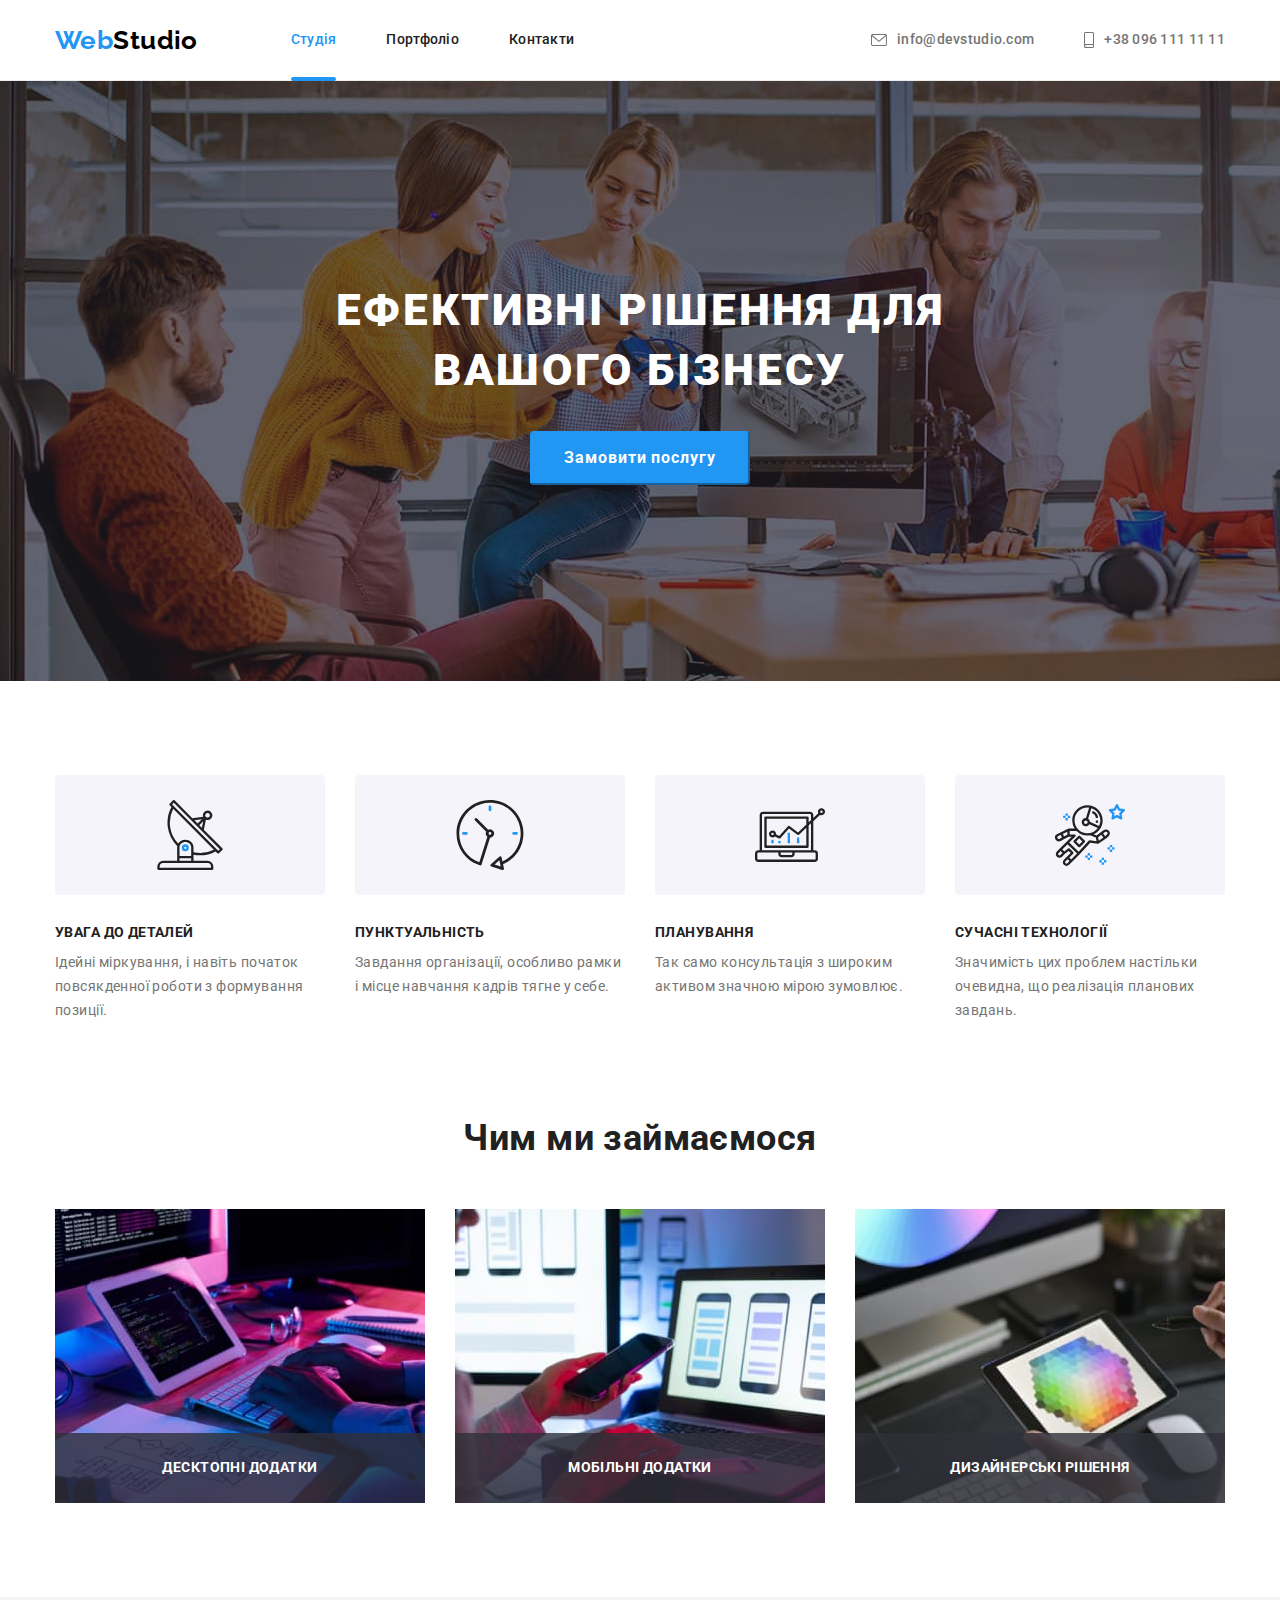
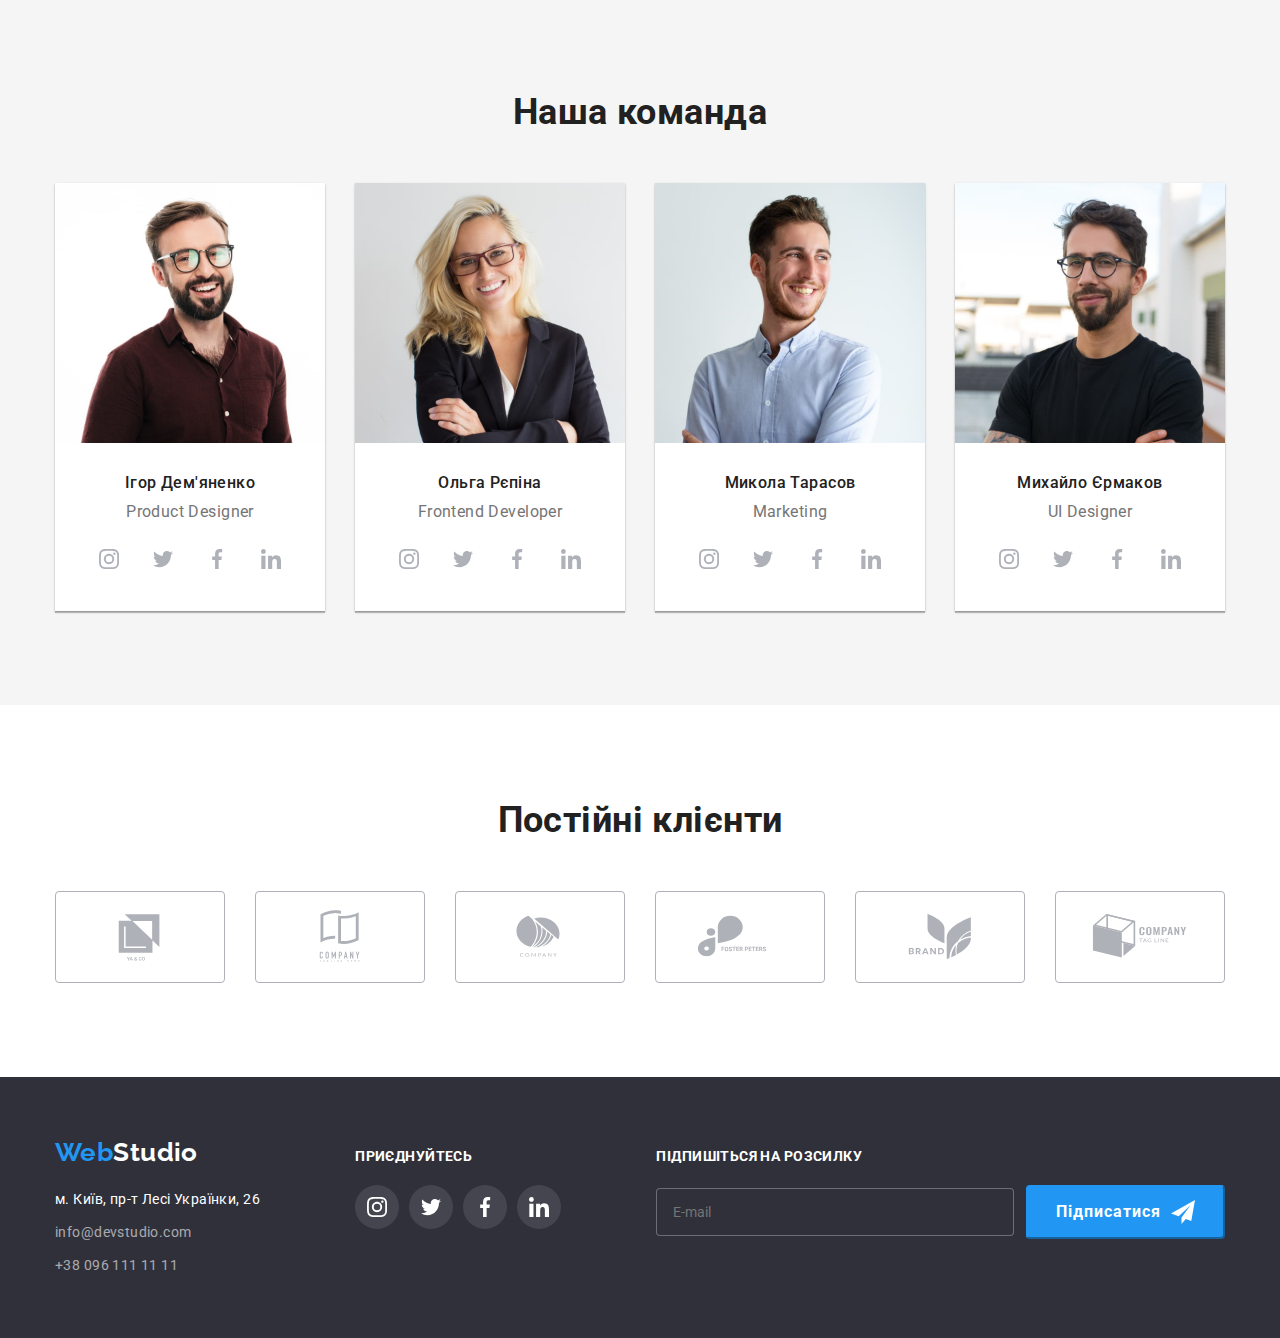
==== index.html @ 42de5035 "консультація" ====
<!DOCTYPE html>
<html lang="uk">
  <head>
    <meta charset="UTF-8" />
    <meta http-equiv="X-UA-Compatible" content="IE=edge" />
    <meta name="viewport" content="width=device-width, initial-scale=1.0" />
    <title>Lesson1</title>
    <link rel="preconnect" href="https://fonts.googleapis.com" />
    <link rel="preconnect" href="https://fonts.gstatic.com" crossorigin />
    <link
      href="https://fonts.googleapis.com/css2?family=Raleway:wght@700&family=Roboto:wght@400;500;700;900&display=swap"
      rel="stylesheet"
    />
    <link
      rel="stylesheet"
      href="https://cdnjs.cloudflare.com/ajax/libs/modern-normalize/1.1.0/modern-normalize.min.css"
    />
    <link rel="stylesheet" href="./css/styles.css" />
  </head>
  <body>
    <header class="header">
      <div class="container flex-header">
        <nav class="site-nav">
          <a class="logo" href="/"><span class="logo-wrap">Web</span>Studio</a>
          <ul class="nav">
            <div class="wrapper-link-current">
              <li>
                <a href="./index.html" class="nav-link current">Студія</a>
              </li>
            </div>
            <li>
              <a href="./portfolio.html" class="nav-link">Портфоліо</a>
            </li>
            <li>
              <a href="" class="nav-link">Контакти</a>
            </li>
          </ul>
        </nav>

        <ul class="contact">
          <li>
            <a href="mailto:info@devstudio.com" class="contact-link">
              <svg class="mail-icon" width="16" height="12">
                <use href="./images/icons.svg#icon-envelope"></use>
              </svg>
              info@devstudio.com
            </a>
          </li>
          <li>
            <a href="tel:+380961111111" class="contact-link">
              <svg class="mail-icon" width="10" height="16">
                <use href="./images/icons.svg#icon-smartphone"></use>
              </svg>
              +38 096 111 11 11</a
            >
          </li>
        </ul>
      </div>
    </header>
    <main>
      <section class="section hero">
        <div class="container">
          <h1 class="hero-title">Ефективні рішення для вашого бізнесу</h1>
          <button data-modal-open type="button" class="button">
            Замовити послугу
          </button>
        </div>
      </section>

      <section class="section features">
        <div class="container">
          <h2 class="visually-hidden">Наші переваги</h2>
          <ul class="flex-features">
            <li>
              <div class="features-img">
                <svg width="70" height="70">
                  <use href="./images/icons.svg#icon-antenna"></use>
                </svg>
              </div>
              <h3 class="features-title">Увага до деталей</h3>
              <p class="features-text">
                Ідейні міркування, і навіть початок повсякденної роботи з
                формування позиції.
              </p>
            </li>
            <li>
              <div class="features-img">
                <svg width="70" height="70">
                  <use href="./images/icons.svg#icon-clock"></use>
                </svg>
              </div>
              <h3 class="features-title">Пунктуальність</h3>
              <p class="features-text">
                Завдання організації, особливо рамки і місце навчання кадрів
                тягне у себе.
              </p>
            </li>
            <li>
              <div class="features-img">
                <svg width="70" height="70">
                  <use href="./images/icons.svg#icon-diagram"></use>
                </svg>
              </div>
              <h3 class="features-title">Планування</h3>
              <p class="features-text">
                Так само консультація з широким активом значною мірою зумовлює.
              </p>
            </li>
            <li>
              <div class="features-img">
                <svg width="70" height="70">
                  <use href="./images/icons.svg#icon-astronaut"></use>
                </svg>
              </div>
              <h3 class="features-title">Сучасні технології</h3>
              <p class="features-text">
                Значимість цих проблем настільки очевидна, що реалізація
                планових завдань.
              </p>
            </li>
          </ul>
        </div>
      </section>

      <section class="section services">
        <div class="container">
          <h2 class="title">Чим ми займаємося</h2>
          <ul class="flex-services">
            <li>
              <div class="services-thumb">
                <img
                  class="foto-services"
                  src="./images/desctop.jpg"
                  alt="Десктопні додатки"
                  width="370"
                  height="294"
                />
                <p class="text-services">Десктопні додатки</p>
              </div>
            </li>
            <li>
              <div class="services-thumb">
                <img
                  class="foto-services"
                  src="./images/mobile.jpg"
                  alt="Мобільні додатки"
                  width="370"
                  height="294"
                />
                <p class="text-services">Мобільні додатки</p>
              </div>
            </li>
            <li>
              <div class="services-thumb">
                <img
                  class="foto-services"
                  src="./images/design.jpg"
                  alt="Дизайнерські рішення"
                  width="370"
                  height="294"
                />
                <p class="text-services">Дизайнерські рішення</p>
              </div>
            </li>
          </ul>
        </div>
      </section>

      <section class="section team">
        <div class="container">
          <h2 class="title">Наша команда</h2>
          <ul class="flex-team">
            <li class="team-card">
              <img
                class="team-foto"
                src="./images/igor.jpg"
                alt="Фото Ігор Дем'яненко"
                width="270"
                height="260"
              />
              <div class="title-text-team">
                <h3 class="team-title">Ігор Дем'яненко</h3>
                <p class="team-text">Product Designer</p>
                <ul class="social-list">
                  <li class="social-item">
                    <a class="social-link" href="">
                      <svg class="social-icon" width="20" height="20">
                        <use href="./images/icons.svg#icon-instagram"></use>
                      </svg>
                    </a>
                  </li>
                  <li class="social-item">
                    <a class="social-link" href="">
                      <svg class="social-icon" width="20" height="20">
                        <use href="./images/icons.svg#icon-twitter"></use>
                      </svg>
                    </a>
                  </li>
                  <li class="social-item">
                    <a class="social-link" href="">
                      <svg class="social-icon" width="20" height="20">
                        <use href="./images/icons.svg#icon-facebook"></use>
                      </svg>
                    </a>
                  </li>
                  <li class="social-item">
                    <a class="social-link" href="">
                      <svg class="social-icon" width="20" height="20">
                        <use href="./images/icons.svg#icon-linkedin"></use>
                      </svg>
                    </a>
                  </li>
                </ul>
              </div>
            </li>

            <li class="team-card">
              <img
                class="team-foto"
                src="./images/olga.jpg"
                alt="Фото Ольга Рєпіна"
                width="270"
                height="260"
              />
              <div class="title-text-team">
                <h3 class="team-title">Ольга Рєпіна</h3>
                <p class="team-text">Frontend Developer</p>
                <ul class="social-list">
                  <li class="social-item">
                    <a class="social-link" href="">
                      <svg class="social-icon" width="20" height="20">
                        <use href="./images/icons.svg#icon-instagram"></use>
                      </svg>
                    </a>
                  </li>
                  <li class="social-item">
                    <a class="social-link" href="">
                      <svg class="social-icon" width="20" height="20">
                        <use href="./images/icons.svg#icon-twitter"></use>
                      </svg>
                    </a>
                  </li>
                  <li class="social-item">
                    <a class="social-link" href="">
                      <svg class="social-icon" width="20" height="20">
                        <use href="./images/icons.svg#icon-facebook"></use>
                      </svg>
                    </a>
                  </li>
                  <li class="social-item">
                    <a class="social-link" href="">
                      <svg class="social-icon" width="20" height="20">
                        <use href="./images/icons.svg#icon-linkedin"></use>
                      </svg>
                    </a>
                  </li>
                </ul>
              </div>
            </li>
            <li class="team-card">
              <img
                class="team-foto"
                src="./images/mykola.jpg"
                alt="Фото Микола Тарасов"
                width="270"
                height="260"
              />
              <div class="title-text-team">
                <h3 class="team-title">Микола Тарасов</h3>
                <p class="team-text">Marketing</p>
                <ul class="social-list">
                  <li class="social-item">
                    <a class="social-link" href="">
                      <svg class="social-icon" width="20" height="20">
                        <use href="./images/icons.svg#icon-instagram"></use>
                      </svg>
                    </a>
                  </li>
                  <li class="social-item">
                    <a class="social-link" href="">
                      <svg class="social-icon" width="20" height="20">
                        <use href="./images/icons.svg#icon-twitter"></use>
                      </svg>
                    </a>
                  </li>
                  <li class="social-item">
                    <a class="social-link" href="">
                      <svg class="social-icon" width="20" height="20">
                        <use href="./images/icons.svg#icon-facebook"></use>
                      </svg>
                    </a>
                  </li>
                  <li class="social-item">
                    <a class="social-link" href="">
                      <svg class="social-icon" width="20" height="20">
                        <use href="./images/icons.svg#icon-linkedin"></use>
                      </svg>
                    </a>
                  </li>
                </ul>
              </div>
            </li>
            <li class="team-card">
              <img
                class="team-foto"
                src="./images/myhajlo.jpg"
                alt="Фото Михайло Єрмаков"
                width="270"
                height="260"
              />
              <div class="title-text-team">
                <h3 class="team-title">Михайло Єрмаков</h3>
                <p class="team-text">UI Designer</p>
                <ul class="social-list">
                  <li class="social-item">
                    <a class="social-link" href="">
                      <svg class="social-icon" width="20" height="20">
                        <use href="./images/icons.svg#icon-instagram"></use>
                      </svg>
                    </a>
                  </li>
                  <li class="social-item">
                    <a class="social-link" href="">
                      <svg class="social-icon" width="20" height="20">
                        <use href="./images/icons.svg#icon-twitter"></use>
                      </svg>
                    </a>
                  </li>
                  <li class="social-item">
                    <a class="social-link" href="">
                      <svg class="social-icon" width="20" height="20">
                        <use href="./images/icons.svg#icon-facebook"></use>
                      </svg>
                    </a>
                  </li>
                  <li class="social-item">
                    <a class="social-link" href="">
                      <svg class="social-icon" width="20" height="20">
                        <use href="./images/icons.svg#icon-linkedin"></use>
                      </svg>
                    </a>
                  </li>
                </ul>
              </div>
            </li>
          </ul>
        </div>
      </section>
      <section class="section">
        <div class="container">
          <h2 class="clients-title">Постійні клієнти</h2>
          <ul class="clients-list">
            <li class="clients-item">
              <a class="clients-link" href="">
                <svg class="clients-icon" width="106" height="60">
                  <use href="./images/icons.svg#icon-logo-yaco"></use>
                </svg>
              </a>
            </li>
            <li class="clients-item">
              <a class="clients-link" href="">
                <svg class="clients-icon" width="106" height="60">
                  <use href="./images/icons.svg#icon-logo-tagline"></use>
                </svg>
              </a>
            </li>
            <li class="clients-item">
              <a class="clients-link" href="">
                <svg class="clients-icon" width="106" height="60">
                  <use href="./images/icons.svg#icon-logo-company"></use>
                </svg>
              </a>
            </li>
            <li class="clients-item">
              <a class="clients-link" href="">
                <svg class="clients-icon" width="106" height="60">
                  <use href="./images/icons.svg#icon-logo-foster"></use>
                </svg>
              </a>
            </li>
            <li class="clients-item">
              <a class="clients-link" href="">
                <svg class="clients-icon" width="106" height="60">
                  <use href="./images/icons.svg#icon-logo-brend"></use>
                </svg>
              </a>
            </li>
            <li class="clients-item">
              <a class="clients-link" href="">
                <svg class="clients-icon" width="106" height="60">
                  <use href="./images/icons.svg#icon-logo-tag"></use>
                </svg>
              </a>
            </li>
          </ul>
        </div>
      </section>
    </main>
    <footer class="footer">
      <div class="container">
        <div class="footer-position">
          <div>
            <a class="logo-footer" href="/"
              ><span class="logo-wrap">Web</span>Studio</a
            >
            <address>
              <ul class="address">
                <li class="item">
                  <a
                    class="physikal-address"
                    href="https://goo.gl/maps/CPtrU1FHBa2aNyZL9"
                    target="_blank"
                    rel="noopener noreferrer nofollow"
                    >м. Київ, пр-т Лесі Українки, 26</a
                  >
                </li>
                <li class="item">
                  <a class="address-footer" href="mailto:info@devstudio.com"
                    >info@devstudio.com</a
                  >
                </li>
                <li class="item">
                  <a class="address-footer" href="tel:+380961111111"
                    >+38 096 111 11 11</a
                  >
                </li>
              </ul>
            </address>
          </div>
          <div>
            <p class="footer-text">Приєднуйтесь</p>
            <ul class="footer-social-list">
              <li class="footer-social-item">
                <a class="footer-social-link" href="">
                  <svg class="footer-social-icon" width="20" height="20">
                    <use href="./images/icons.svg#icon-instagram"></use>
                  </svg>
                </a>
              </li>
              <li class="footer-social-item">
                <a class="footer-social-link" href="">
                  <svg class="footer-social-icon" width="20" height="20">
                    <use href="./images/icons.svg#icon-twitter"></use>
                  </svg>
                </a>
              </li>
              <li class="footer-social-item">
                <a class="footer-social-link" href="">
                  <svg class="footer-social-icon" width="20" height="20">
                    <use href="./images/icons.svg#icon-facebook"></use>
                  </svg>
                </a>
              </li>
              <li class="footer-social-item">
                <a class="footer-social-link" href="">
                  <svg class="footer-social-icon" width="20" height="20">
                    <use href="./images/icons.svg#icon-linkedin"></use>
                  </svg>
                </a>
              </li>
            </ul>
          </div>
          <div>
            <p class="footer-text">Підпишіться на розсилку</p>
            <div class="footer-subscription">
              <label for="footer-mail"></label>
              <input
                class="footer-input"
                id="footer-mail"
                type="text"
                name="footer-mail"
                placeholder="E-mail"
              />
              <button data-modal-open type="submit" class="footer-button">
                Підписатися
                <svg class="footer-subscription-icon" width="24" height="24">
                  <use href="./images/icons.svg#icon-icon-send"></use>
                </svg>
              </button>
            </div>
          </div>
        </div>
      </div>
    </footer>

    <div class="backdrop is-hidden" data-modal>
      <div class="modal">
        <button class="modal-close-button" type="button" data-modal-close>
          <svg class="icon-close-button" width="18" height="18">
            <use href="./images/icons.svg#icon-close-black"></use>
          </svg>
        </button>
        <h2>Залиште свої дані, ми вам передзвонимо</h2>
        <form name="contact-form">
          <label class="form-lable" for="person-name">Ім'я</label>
          <div class="form-wrapper">
            <input
              class="form-input"
              id="person-name"
              type="text"
              name="person-name"
            />
            <svg class="form-icon" width="18" height="18">
              <use href="./images/icons.svg#icon-person-name"></use>
            </svg>
          </div>
          <label class="form-lable" for="person-phone">Телефон</label>
          <div class="form-wrapper">
            <input
              class="form-input"
              id="person-phone"
              type="tel"
              name="person-phone"
            />
            <svg class="form-icon" width="18" height="18">
              <use href="./images/icons.svg#icon-phone"></use>
            </svg>
          </div>
          <label class="form-lable" for="person-mail">Пошта</label>
          <div class="form-wrapper">
            <input
              class="form-input"
              id="person-mail"
              type="email"
              name="person-mail"
            />
            <svg class="form-icon" width="18" height="18">
              <use href="./images/icons.svg#icon-email"></use>
            </svg>
          </div>
          <label class="form-lable" for="person-comment">Коментар</label>
          <textarea
            class="form-textarea"
            id="person-comment"
            name="person-comment"
            placeholder="Введіть текст"
          ></textarea>

          <div class="form-wrapper-check">
            <label class="checkbox-label" for="terms-contract"
              >Погоджуюся з розсилкою та приймаю
              <a class="checkbox-link" href="">Умови договору</a>
              <input
                class="checkbox-input"
                id="terms-contract"
                type="checkbox"
                name="terms-contract"
              />
              <svg class="icon-check-active" width="16" height="15">
                <use href="./images/icons.svg#icon-vector"></use>
              </svg>
              <svg class="icon-check" width="16" height="15">
                <use href="./images/icons.svg#icon-chek-vector"></use>
              </svg>
            </label>
          </div>
          <button data-modal-open type="submit" class="modal-button">
            Відправити
          </button>
        </form>
      </div>
    </div>

    <script src="./js/modal.js"></script>
  </body>
</html>
---- css/styles.css ----
:root {
--primary-text-color: #212121;
--secondary-color: #757575;
--accent-color: #2196F3;
--wite-color: #FFFFFF;
--logo-svg-color:#000000;
--background-color: #F5F5F5;
--background-secondary-color:#2F303A;
--background-auxiliary-color:#F5F4FA;
--background-button-hover:#188CE8;
--background-social-color: rgba(255, 255, 255, 0.1);
--background-services:rgba(47, 48, 58, 0.8);
--background-modal: rgba(0, 0, 0, 0.2);
--border-color: #EEEEEE;
--color-address:rgba(255, 255, 255, 0.6);
--color-social-icon:#AFB1B8;
--color-border: rgba(236, 236, 236, 1);
--border-input:rgba(33, 33, 33, 0.2);
--border-input-footer: rgba(255, 255, 255, 0.3);



}

body {
    color: var(--primary-text-color);
    font-family: 'Roboto', sans-serif;
    font-size: 14px;
    font-weight: 400;
    letter-spacing: 0.03em;
    background-color: var(--wite-color);

}

ul {
    list-style-type: none;
}

.h1,h2,h3,h4,h5,h6,p,ul {
    padding: 0;
    margin: 0;

}

.container {
    width: 1200px;
    margin: 0 auto;
    padding: 0 15px;
    box-sizing: border-box;

} 

img {
    display: block;
    max-width: 100%;
    height: auto;
}

/* header */

.header {
    border-bottom: 1px solid var(--color-border);
   
}

.flex-header {
    display: flex;
    justify-content: space-between;
    align-items: center;   
 }

.site-nav {
     display: flex;
     align-items: center;
 }

.logo {
    color: var(--logo-svg-color);
    font-family: 'Raleway';
    font-weight: 700;
    font-size: 26px;
    line-height: 1.19;
    text-decoration: none;
    margin-right: 93px;
}

.logo-wrap {
    color: var(--accent-color);
}



.nav {
    display: flex;
    align-items: center;
    gap: 50px;   
}


.nav-link {
    display: block;
    padding-top: 32px;
    padding-bottom: 32px;
    color: var(--primary-text-color);
    transition-property: color;
    transition-duration: 250ms;
    transition-timing-function: cubic-bezier(0.4, 0, 0.2, 1);
    font-size: 14px;
    font-weight: 500;
    line-height: 1.14;
    letter-spacing: 0.02em;
    text-decoration: none;
    
}

.nav-link:hover,
.nav-link:focus {
    color: var(--accent-color);
    
}

.wrapper-link-current {
    position: relative;

}


.nav-link.current::after {
    position: absolute;
    bottom: -1px;
    display: block;
    width: 100%;
    height: 4px;
    background-color: currentColor;
    border-radius: 2px;
    content: "";
}


.contact {
    display: flex;
    gap: 50px;
}


.contact-link {
    display: flex;
    align-items: center;
    gap: 10px;
    padding: 32px 0;
    color: var(--secondary-color);
    transition-property: color;
    transition-duration: 250ms;
    transition-timing-function: cubic-bezier(0.4, 0, 0.2, 1);
    font-weight: 500;
    line-height: 1.14;
    letter-spacing: 0.02em;
    text-decoration: none;

}

.mail-icon {
    fill: var(--secondary-color);
    transition-property: fill;
    transition-duration: 250ms;
    transition-timing-function: cubic-bezier(0.4, 0, 0.2, 1);
}

.contact-link:hover,
.contact-link:focus {
    color: var(--accent-color);
}

.contact-link:hover .mail-icon,
.contact-link:focus .mail-icon {
    fill: var(--accent-color);
}


.current {
    color: var(--accent-color);
}

/* hero */

.hero-title {
    max-width: 696px;
    margin: 0 auto;
    margin-bottom: 30px;
    color: var(--wite-color);
    font-weight: 900;
    font-size: 44px;
    line-height: 1.36;
    text-align: center;
    letter-spacing: 0.06em;
    text-transform: uppercase;
    
}

.hero.section {
    max-width: 1600px;
    height: 600px;
    margin-left: auto;
    margin-right: auto;
    background-image: linear-gradient(rgba(47, 48, 58, 0.4), rgba(47, 48, 58, 0.4)), url(../images/fon-Img.jpg);
    background-color: var(--background-secondary-color);
    padding-top: 200px;
    padding-bottom: 200px;
    
    
}

.button, .modal-button {
    
    margin: 0 auto;
    color: var(--wite-color);
    padding: 10px 32px ;
    font-family: inherit;
    font-weight: 700;
    font-size: 16px;
    line-height: 1.88;
    display: flex;
    align-items: center;
    text-align: center;
    letter-spacing: 0.06em;
    background-color: var(--accent-color);
    transition-property: background-color;
    transition-duration: 250ms;
    transition-timing-function: cubic-bezier(0.4, 0, 0.2, 1);
    border-radius: 4px;
    border-color: var(--accent-color);
    cursor: pointer; 
    
}

.button:hover {
    background-color: var(--background-button-hover);
}


/* features */


.flex-features {
    display: flex;
    gap: 30px;
    
}

.section {
    padding-top: 94px;
    padding-bottom: 94px;
}


.section.features {
    background: var(--wite-color);
    
}

.visually-hidden {
    position: absolute;
    white-space: nowrap;
    width: 1px;
    height: 1px;
    overflow: hidden;
    border: 0;
    padding: 0;
    clip: rect(0 0 0 0);
    clip-path: inset(50%);
    margin: -1px;
}

.features-img {
    display: flex;
    align-items: center;
    justify-content: center;
    margin-bottom: 30px;
    width: 270px;
    height: 120px;
    background: var(--background-auxiliary-color);
    border-radius: 4px;

}


.features-title {
    font-weight: 700;
    font-size: 14px;
    line-height: 1.14;
    text-transform: uppercase;
    margin-bottom: 10px;
}

.features-text {
    color: var(--secondary-color);
    line-height: 1.71;

}

/* services */

.title {
    font-weight: 700;
    font-size: 36px;
    line-height: 1.17;
    text-align: center;
    margin-bottom: 50px;
}


.flex-services {
    display: flex;
    gap: 30px;
}

.section.services {
    padding-top: 0;
}


.services {
    background:var(--wite-color)
}

.text-services {
    position: absolute;
    bottom: 0;
    right: 0;
    left: 0;
    display: flex;
    align-items: center;
    justify-content: center;
    width: 370px;
    height: 70px;
    background: var(--background-services);
    font-weight: 700;
    line-height: 1.14;
    color: var(--wite-color);
    text-transform: uppercase;
}


.services-thumb {
    position: relative;
}


/* section-team */


.flex-team {
    display: flex;
    gap: 30px;
}

.team {
    background: var(--background-color);
}


.team-card {
    background: var(--wite-color);
    box-shadow: 0px 1px 3px rgba(0, 0, 0, 0.12), 0px 1px 1px rgba(0, 0, 0, 0.14), 0px 2px 1px rgba(0, 0, 0, 0.2);
    
    
}
.team-title {
    font-weight: 500;
    font-size: 16px;
    line-height: 1.19;
    margin-bottom: 10px;
    text-align: center;
}

.team-text {
    margin-bottom: 16px;
    color: var(--secondary-color);
    font-size: 16px;
    line-height: 1.19;
    text-align: center;
}

.title-text-team {
    padding-top: 30px;
    padding-bottom: 30px;
}

.social-list {
    display: flex;
    justify-content: center;
    gap: 10px;
}

.social-item {
    width: 44px;
    height: 44px;
    background-color: var(--wite-color);
}

.social-link {
    display: flex;
    align-items: center;
    justify-content: center;
    border-radius: 50%;
    fill: currentColor;
    width: 100%;
    height: 100%;
    transition-property: background-color;
    transition-duration: 250ms;
    transition-timing-function: cubic-bezier(0.4, 0, 0.2, 1);
    
}

.social-icon {
    fill: var(--color-social-icon);
    transition-property: fill;
    transition-duration: 250ms;
    transition-timing-function: cubic-bezier(0.4, 0, 0.2, 1);
}


.social-link:hover,
.social-link:focus {
    background-color: var(--accent-color);
}

.social-link:hover .social-icon,
.social-link:focus .social-icon {
    fill: var(--wite-color);

}

    
/* clients */


.clients-title {
    margin-bottom: 50px;
    font-weight: 700;
    font-size: 36px;
    line-height: 42px;
    text-align: center;
}

 .clients-list {
    display: flex;
    align-items: center;
    justify-content: center;
    gap: 30px;

 }

 .clients-item {
    width: 170px;
    height: 92px;
       

 }

 .clients-link {
    display: flex;
    align-items: center;
    justify-content: center;
    border: 1px solid var(--color-social-icon);
    transition-property: border-color;
    transition-duration: 250ms;
    transition-timing-function: cubic-bezier(0.4, 0, 0.2, 1);
    border-radius: 4px;
    width: 100%;
    height: 100%;

 }

  .clients-link:hover,
  .clients-link:focus {
    border-color: var(--accent-color);
  }


 .clients-icon {
    fill: var(--color-social-icon);
    transition-property: fill;
    transition-duration: 250ms;
    transition-timing-function: cubic-bezier(0.4, 0, 0.2, 1);
 }


 .clients-link:hover .clients-icon, 
 .clients-link:focus .clients-icon {
    fill: var(--accent-color);
    
 }

 
/* footer */

.footer {
    background: var(--background-secondary-color);
    padding-top: 60px;
    padding-bottom: 60px;
}

.logo-footer {
    display: block;
    margin-bottom: 20px;
    color: var(--wite-color);
    font-family: 'Raleway';
    font-style: normal;
    font-weight: 700;
    font-size: 26px;
    line-height: 31px;
    text-decoration: none;
}

.physikal-address {
    display: block;
    color: var(--wite-color);
    font-style: normal;
    line-height: 1.71;
    text-decoration: none;
    transition-property: color;
    transition-duration: 250ms;
    transition-timing-function: cubic-bezier(0.4, 0, 0.2, 1);
}

.physikal-address:hover,
.physikal-address:focus {
    color: var(--accent-color);
}


.address-footer {
    color: var(--color-address);
    font-style: normal;
    line-height: 1.71;
    text-decoration: none;
    transition-property: color;
    transition-duration: 250ms;
    transition-timing-function: cubic-bezier(0.4, 0, 0.2, 1);
}

.address-footer.item {
    display: block;
}

.address-footer:hover,
.address-footer:focus {
    color: var(--accent-color);
}

.address .item {
    margin-bottom: 9px;

}

.address .item:last-child {
    margin-bottom: 0;
}

.footer-text {
    color: var(--wite-color);
    font-weight: 700;
    line-height: 1.14;
    text-transform: uppercase;
    margin-bottom: 20px;

}

.footer-position {
    display: flex;
    align-items: baseline;
    justify-content: space-between;
}

.footer-social-list {
    display: flex;
    gap: 10px;

}

.footer-social-item {
    width: 44px;
    height: 44px;

}

.footer-social-link {
    display: flex;
    align-items: center;
    justify-content: center;
    border-radius: 50%;
    fill: currentColor;
    background-color: var(--background-social-color);
    width: 100%;
    height: 100%;
    transition-property: background-color;
    transition-duration: 250ms;
    transition-timing-function: cubic-bezier(0.4, 0, 0.2, 1);

}

.footer-social-link:hover, 
.footer-social-link:focus {
    background-color: var(--accent-color);
}

.footer-social-icon {
    fill: var(--wite-color);

}

.footer-subscription {
    display: flex;
    align-items: center;
    justify-content: center;
    
}

.footer-input {
    width: 358px;
    padding: 15px 295px 15px 16px;
    margin-right: 12px;
    border: 1px solid var(--border-input-footer);
    border-radius: 4px;
    background-color: var(--background-secondary-color);
}

.footer-button {
    display: flex;
    align-items: center;
    gap: 10px;
    color: var(--wite-color);
    padding: 10px 28px;
    font-family: inherit;
    font-weight: 700;
    font-size: 16px;
    line-height: 1.88;
    letter-spacing: 0.06em;
    background-color: var(--accent-color);
    transition-property: background-color;
    transition-duration: 250ms;
    transition-timing-function: cubic-bezier(0.4, 0, 0.2, 1);
    border-radius: 4px;
    border-color: var(--accent-color);
    cursor: pointer;
}

.footer-subscription-icon {
    fill: var(--wite-color);
}


/* portfolio */

.flex-portfolio-button {
    display: flex;
    justify-content: center;
    gap: 8px;
    margin-bottom: 50px;
    
}

.flex-portfolio {
    display: flex;
    flex-wrap: wrap;
    gap: 30px;
}


.portfolio-button {
    padding: 6px 22px;
    color: var(--primary-text-color);
    font-family: inherit;
    font-weight: 500;
    font-size: 16px;
    line-height: 1.63;
    letter-spacing: 0.03em;
    background: var(--background-auxiliary-color);
    border-radius: 4px;
    border: none;
    cursor: pointer;
    transition-property: color, background-color, box-shadow;
    transition-duration: 250ms;
    transition-timing-function: cubic-bezier(0.4, 0, 0.2, 1);
    

}

.portfolio-button:hover,
.portfolio-button:focus {
    color: var(--wite-color);
    background-color: var(--accent-color);
    box-shadow: 0px 3px 1px rgba(0, 0, 0, 0.1), 0px 1px 2px rgba(0, 0, 0, 0.08), 0px 2px 2px rgba(0, 0, 0, 0.12);
}

.portfolio-title {
    margin-bottom: 4px;
    font-family: 'Roboto';
    color: var(--primary-text-color);
    font-weight: 700;
    font-size: 18px;
    line-height: 2;
    letter-spacing: 0.06em;
}

.portfolio-text {
    color: var(--secondary-color);
    font-size: 16px;
    line-height: 1.88;
        
}

.title-text {
    padding: 20px 24px;
    box-sizing: border-box;
    border: 1px solid var(--border-color);
    border-top: none;
}

.overlay-thumb {
    position: relative;
    overflow: hidden;
   
}

.text-overlay {
    font-size: 18px;
    line-height: 1.56;
    color: var(--wite-color); 
}

.text-overlay-thumb {
    position: absolute;
    top: 0;
    padding: 63px 24px;
    background: rgba(33, 150, 243, 0.9);
    transform: translateY(100%);
    transition-property: transform;
    transition-duration: 250ms;
    transition-timing-function: cubic-bezier(0.4, 0, 0.2, 1);
}


.portfolio-link {
    display: block;
    text-decoration: none;
    transition-property: box-shadow;
    transition-duration: 250ms;
    transition-timing-function: cubic-bezier(0.4, 0, 0.2, 1);
    
    
}

.portfolio-link:hover,
.portfolio-link:focus {
    box-shadow: 0px 1px 1px rgba(0, 0, 0, 0.12), 0px 4px 4px rgba(0, 0, 0, 0.06), 1px 4px 6px rgba(0, 0, 0, 0.16);
}

.portfolio-link:hover .text-overlay-thumb,
.portfolio-link:focus .text-overlay-thumb {
    transform: translateY(0);
    
}

/* modal */

.backdrop {
    position: fixed;
    top: 0;
    left: 0;
    width: 100%;
    height: 100%;
    background-color: var(--background-modal);
    transition: opacity 250ms cubic-bezier(0.4, 0, 0.2, 1), visibility 250ms cubic-bezier(0.4, 0, 0.2, 1);
}

.is-hidden {
    opacity: 0;
    visibility: hidden;
    pointer-events: none;

}


.modal {
    position: absolute;
    top: 50%;
    left: 50%;
    transform: translate(-50%, -50%);
    width: 528px;
    height: 581px;
    padding: 40px;
    background-color: var(--wite-color);
}

.modal-close-button {
    display: flex;
    align-items: center;
    justify-content: center;
    position: absolute;
    top: 8px;
    right: 8px;
    width: 30px;
    height: 30px;
    cursor: pointer;
    border-radius: 50%;
    background:var(--wite-color);
    border: 1px solid rgba(0, 0, 0, 0.1);
}

.modal-close-button:focus,
.modal-close-button:hover {
    fill: var(--accent-color);
}

.icon-close-button:hover {
    fill: var(--accent-color);
}


.form-lable {
    display: block;
    font-size: 12px;
    line-height: 1.17;
    letter-spacing: 0.01em;
    color: var(--secondary-color);
    margin-bottom: 4px;
    margin-top: 10px;

}

.form-wrapper {
    position: relative;
    margin-bottom: 10px;
    
}

.form-input {
    width: 100%;
    padding: 12px 12px 12px 32px;
    border: 1px solid var(--border-input);
    border-radius: 4px;
    outline: none;

}

.form-input:focus {
    border-color: var(--accent-color);
}


.form-icon {
    position: absolute;
    fill: var(--primary-text-color);
    left: 12px;
    top: 50%;
    transform: translateY(-50%);
}

.form-input:focus +.form-icon {
    fill: var(--accent-color);
}

.form-textarea {
    width: 100%;
    height: 120px;
    padding: 12px 16px;
    margin-bottom: 20px;
    resize: none;
    border: 1px solid var(--border-input);
}


.form-wrapper-check {
    display: flex;
    align-items: center;
    justify-content: center;
    margin-bottom: 30px;
}

.checkbox-label {
    position: relative;
    color: var(--secondary-color);
    line-height: 1.71;
    padding-left: 25px;
}

.checkbox-link {
    color: var(--accent-color);
}


.checkbox-input {
    position: absolute;
    left: 0;
    appearance: none;
}


.icon-check, .icon-check-active {
    position: absolute;
    left: 0;
    top: 50%;
    transform: translateY(-50%);
}

.icon-check-active {
    opacity: 0;
    fill: var(--wite-color);
    background-color: var(--accent-color);
}


.checkbox-input:checked + .icon-check-active {
   opacity: 1;
   border: none;
}


.modal-button {
    padding: 10px 52px;
}
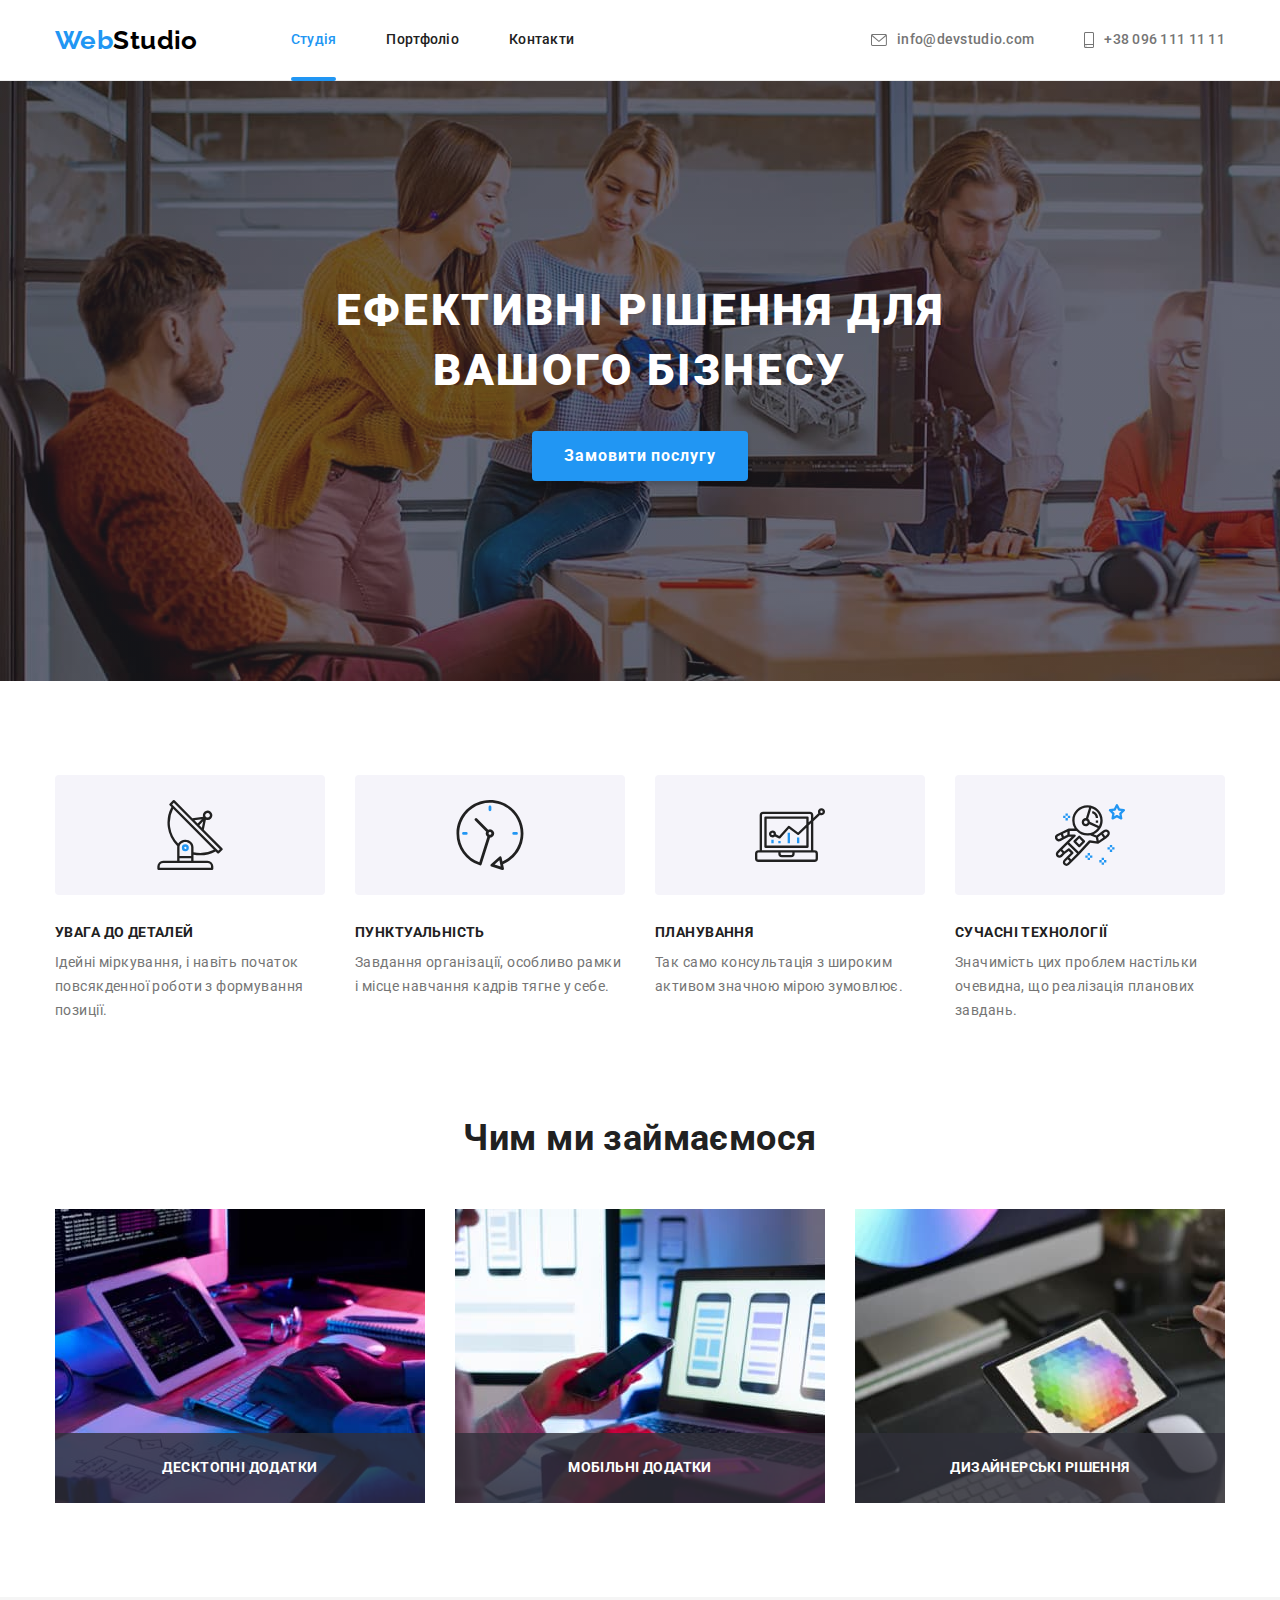
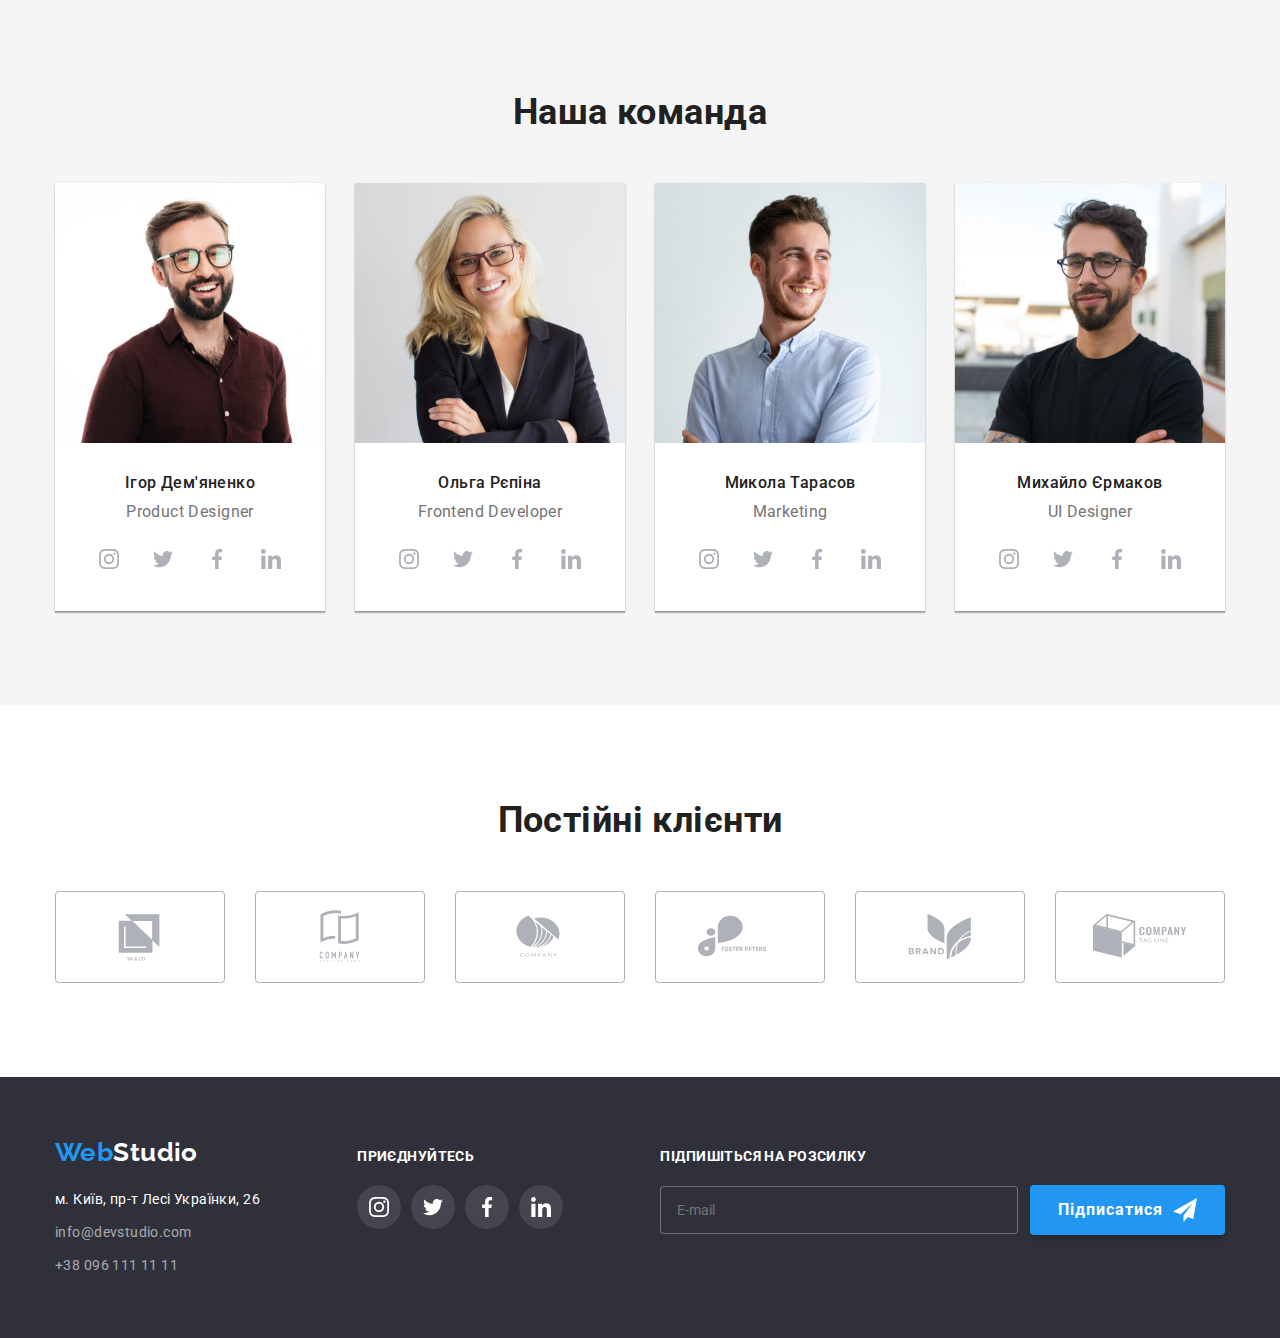
==== commit bdfad2ff: "виправлення помилок" ====
--- a/index.html
+++ b/index.html
@@ -23,11 +23,9 @@
         <nav class="site-nav">
           <a class="logo" href="/"><span class="logo-wrap">Web</span>Studio</a>
           <ul class="nav">
-            <div class="wrapper-link-current">
-              <li>
-                <a href="./index.html" class="nav-link current">Студія</a>
-              </li>
-            </div>
+            <li class="wrapper-link-current">
+              <a href="./index.html" class="nav-link current">Студія</a>
+            </li>
             <li>
               <a href="./portfolio.html" class="nav-link">Портфоліо</a>
             </li>
@@ -462,22 +460,24 @@
           </div>
           <div>
             <p class="footer-text">Підпишіться на розсилку</p>
-            <div class="footer-subscription">
-              <label for="footer-mail"></label>
-              <input
-                class="footer-input"
-                id="footer-mail"
-                type="text"
-                name="footer-mail"
-                placeholder="E-mail"
-              />
-              <button data-modal-open type="submit" class="footer-button">
-                Підписатися
-                <svg class="footer-subscription-icon" width="24" height="24">
-                  <use href="./images/icons.svg#icon-icon-send"></use>
-                </svg>
-              </button>
-            </div>
+            <form name="subscription-form">
+              <div class="footer-subscription">
+                <label for="footer-mail"></label>
+                <input
+                  class="footer-input"
+                  id="footer-mail"
+                  type="text"
+                  name="footer-mail"
+                  placeholder="E-mail"
+                />
+                <button data-modal-open type="submit" class="footer-button">
+                  Підписатися
+                  <svg class="footer-subscription-icon" width="24" height="24">
+                    <use href="./images/icons.svg#icon-icon-send"></use>
+                  </svg>
+                </button>
+              </div>
+            </form>
           </div>
         </div>
       </div>
@@ -490,7 +490,7 @@
             <use href="./images/icons.svg#icon-close-black"></use>
           </svg>
         </button>
-        <h2>Залиште свої дані, ми вам передзвонимо</h2>
+        <p class="form-text">Залиште свої дані, ми вам передзвонимо</p>
         <form name="contact-form">
           <label class="form-lable" for="person-name">Ім'я</label>
           <div class="form-wrapper">
--- a/css/styles.css
+++ b/css/styles.css
@@ -20,6 +20,7 @@
 
 
 
+
 }
 
 body {
@@ -210,7 +211,7 @@
     
 }
 
-.button, .modal-button {
+.button, .modal-button, .footer-button {
     
     margin: 0 auto;
     color: var(--wite-color);
@@ -228,7 +229,8 @@
     transition-duration: 250ms;
     transition-timing-function: cubic-bezier(0.4, 0, 0.2, 1);
     border-radius: 4px;
-    border-color: var(--accent-color);
+    box-shadow: 0px 4px 4px rgba(0, 0, 0, 0.15);
+    border: none;
     cursor: pointer; 
     
 }
@@ -623,27 +625,25 @@
     margin-right: 12px;
     border: 1px solid var(--border-input-footer);
     border-radius: 4px;
+    outline: none;
     background-color: var(--background-secondary-color);
+    color: var(--wite-color);
+    transition-property: border-color;
+    transition-duration: 250ms;
+    transition-timing-function: cubic-bezier(0.4, 0, 0.2, 1);
+}
+
+.footer-input:focus {
+    border-color: var(--accent-color);
 }
 
 .footer-button {
-    display: flex;
-    align-items: center;
     gap: 10px;
-    color: var(--wite-color);
     padding: 10px 28px;
-    font-family: inherit;
-    font-weight: 700;
-    font-size: 16px;
-    line-height: 1.88;
-    letter-spacing: 0.06em;
-    background-color: var(--accent-color);
-    transition-property: background-color;
-    transition-duration: 250ms;
-    transition-timing-function: cubic-bezier(0.4, 0, 0.2, 1);
-    border-radius: 4px;
-    border-color: var(--accent-color);
-    cursor: pointer;
+}
+
+.footer-button:focus, .footer-button:hover {
+    background-color: var(--background-button-hover);
 }
 
 .footer-subscription-icon {
@@ -779,7 +779,6 @@
     opacity: 0;
     visibility: hidden;
     pointer-events: none;
-
 }
 
 
@@ -818,6 +817,14 @@
     fill: var(--accent-color);
 }
 
+.form-text {
+    font-weight: 700;
+    font-size: 20px;
+    line-height: 1.15;
+    text-align: center;
+    margin-bottom: 12px;
+}
+
 
 .form-lable {
     display: block;
@@ -826,8 +833,6 @@
     letter-spacing: 0.01em;
     color: var(--secondary-color);
     margin-bottom: 4px;
-    margin-top: 10px;
-
 }
 
 .form-wrapper {
@@ -838,10 +843,13 @@
 
 .form-input {
     width: 100%;
-    padding: 12px 12px 12px 32px;
+    padding: 11px 12px 11px 32px;
     border: 1px solid var(--border-input);
     border-radius: 4px;
     outline: none;
+    transition-property: border-color;
+    transition-duration: 250ms;
+    transition-timing-function: cubic-bezier(0.4, 0, 0.2, 1);
 
 }
 
@@ -856,21 +864,34 @@
     left: 12px;
     top: 50%;
     transform: translateY(-50%);
-}
-
-.form-input:focus +.form-icon {
+    transition-property: fill;
+    transition-duration: 250ms;
+    transition-timing-function: cubic-bezier(0.4, 0, 0.2, 1);
+    
+}
+
+.form-input:focus +.form-icon,
+.form-input:hover+.form-icon {
     fill: var(--accent-color);
 }
 
 .form-textarea {
+    display: block;
     width: 100%;
     height: 120px;
     padding: 12px 16px;
     margin-bottom: 20px;
     resize: none;
     border: 1px solid var(--border-input);
-}
-
+    outline: none;
+    transition-property: border-color;
+    transition-duration: 250ms;
+    transition-timing-function: cubic-bezier(0.4, 0, 0.2, 1);
+}
+
+.form-textarea:focus {
+    border-color: var(--accent-color);
+}
 
 .form-wrapper-check {
     display: flex;
@@ -894,6 +915,8 @@
 .checkbox-input {
     position: absolute;
     left: 0;
+    top: 50%;
+    transform: translateY(-50%);
     appearance: none;
 }
 
@@ -905,21 +928,43 @@
     transform: translateY(-50%);
 }
 
+
+.icon-check {
+    transition-property: display;
+    transition-duration: 250ms;
+    transition-timing-function: cubic-bezier(0.4, 0, 0.2, 1);
+}
+
 .icon-check-active {
     opacity: 0;
     fill: var(--wite-color);
     background-color: var(--accent-color);
+    transition-property: opacity;
+    transition-duration: 250ms;
+    transition-timing-function: cubic-bezier(0.4, 0, 0.2, 1);
 }
 
 
 .checkbox-input:checked + .icon-check-active {
    opacity: 1;
-   border: none;
+}
+
+.checkbox-input:checked ~.icon-check {
+    display: none;
 }
 
 
 .modal-button {
     padding: 10px 52px;
-}
-
-
+    box-shadow: 0px 4px 4px rgba(0, 0, 0, 0.15);
+    transition-property: background-color;
+    transition-duration: 250ms;
+    transition-timing-function: cubic-bezier(0.4, 0, 0.2, 1);
+}
+
+.modal-button:focus,
+.modal-button:hover {
+    background-color:var(--background-button-hover);
+}
+
+
